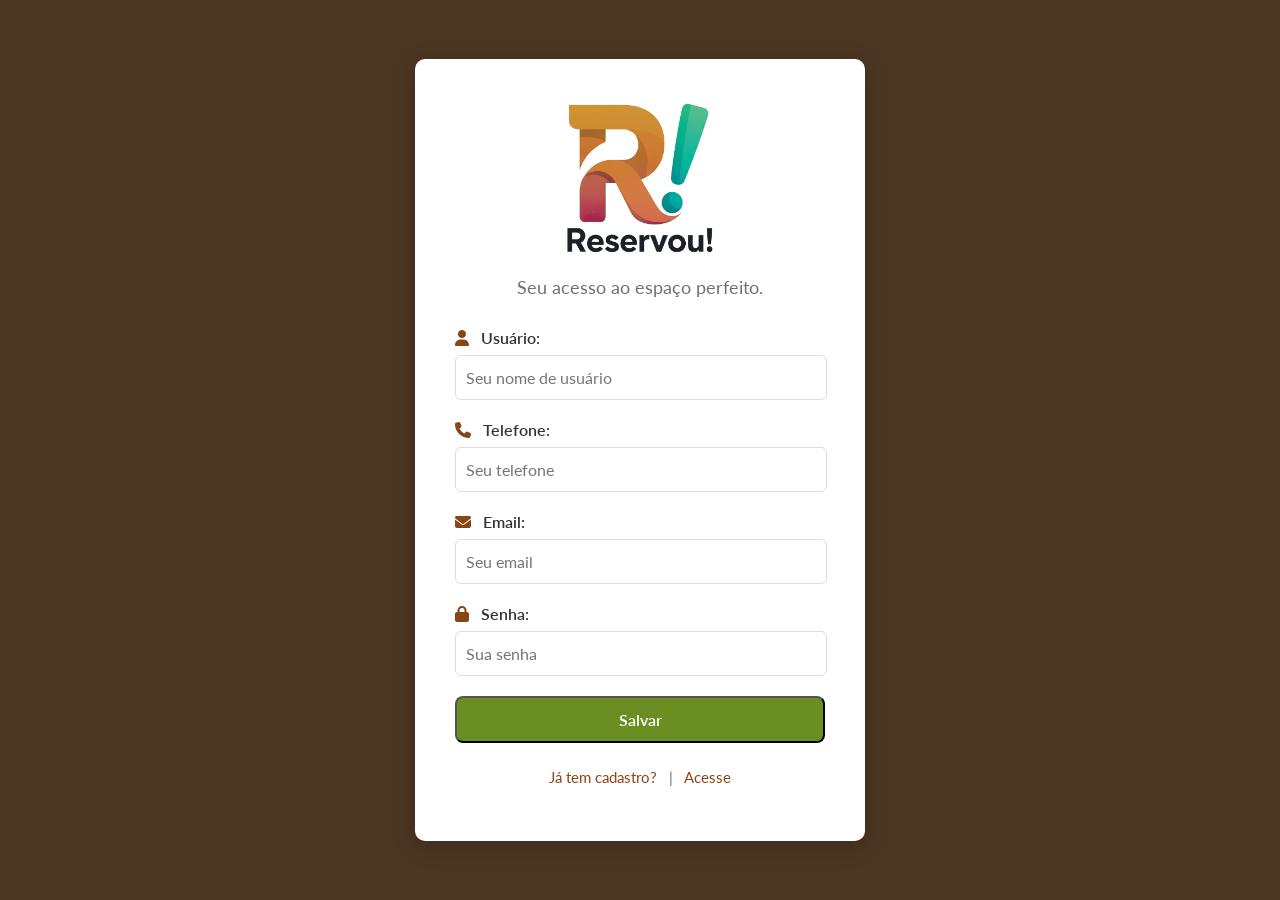
==== FrontEnd/cadastro.html @ fd38bc15 "🚧 Adiciona tela de cadastro, separa css das telas e adiciona fluxo de request para o cadastro" ====
<!DOCTYPE html>
<html lang="pt-BR">
    <head>
    <meta charset="UTF-8">
    <meta name="viewport" content="width=device-width, initial-scale=1.0">
    <title>Reservou! - Cadastro</title>
    <link rel="stylesheet" href="Assets/CSS/cadastro.css">
    <link rel="stylesheet" href="Assets/CSS/styles.css">
    <link href="https://fonts.googleapis.com/css2?family=Lato:wght@400;600&family=Montserrat:wght@600;700&display=swap" rel="stylesheet">
    <link rel="stylesheet" href="https://cdnjs.cloudflare.com/ajax/libs/font-awesome/6.5.2/css/all.min.css" integrity="sha512-SnH5WK+bZxgPHs44uWIX+LLJAJ9/2PkPKZ5QiAj6Ta86w+fsb2TkcmfRyVX3pBnMFcV7oQPJkl9QevSCWr3W6A==" crossorigin="anonymous" referrerpolicy="no-referrer" />
</head>
<body class="cadastro-body">
    <div class="cadastro-container">
        <div class="cadastro-card">
            <img class="img-logo" src="Assets/Imagens/Default/reservou-logo.png">
            <p class="slogan">Seu acesso ao espaço perfeito.</p>

            <form id="cadastro-form" class="cadastro-form">
                <div class="form-group">
                    <label for="username"><i class="fas fa-user"></i> Usuário:</label>
                    <input type="text" id="username" name="username" placeholder="Seu nome de usuário" required>
                </div>
                <div class="form-group">
                    <label for="phone"><i class="fas fa-phone"></i> Telefone:</label>
                    <input type="text" id="phone" name="phone" placeholder="Seu telefone" required>
                </div>
                <div class="form-group">
                    <label for="email"><i class="fas fa-envelope"></i> Email:</label>
                    <input type="text" id="email" name="email" placeholder="Seu email" required>
                </div>
                <div class="form-group">
                    <label for="password"><i class="fas fa-lock"></i> Senha:</label>
                    <input type="password" id="password" name="password" placeholder="Sua senha" required>
                </div>
                <div id="error-message" class="error-message" style="display: none;"></div>
                <button type="submit" id="cadastro" class="btn-primary cadastro-btn">Salvar</button>
            </form>

            <div class="cadastro-links">
                <p class="text-style">Já tem cadastro? 
                    <span>|</span>
                    <a href="index.html">Acesse</a>
                </p>
            </div>

        </div>
    </div>
    <script src="Assets/JavaScript/login.js"></script>
</body>
</html>
---- FrontEnd/Assets/CSS/cadastro.css ----
:root {
    --primaria-amadeirado-escuro: #4B3621;
    --secundaria-amadeirado-medio: #8B4513;
    --cta-verde: #6B8E23;
    --fundo-leve: #F8F5EC;
    --texto-principal: #333333;
    --texto-secundario: #707070;
}

/* --- Estilos para a Tela de Cadastro --- */
.cadastro-body {
    background-color: var(--primaria-amadeirado-escuro); /* Fundo escuro como no cabeçalho */
    display: flex;
    justify-content: center;
    align-items: center;
    min-height: 100vh; /* Ocupa a altura total da viewport */
    margin: 0;
    padding: 20px; /* Espaçamento em telas pequenas */
    box-sizing: border-box; /* Inclui padding na altura/largura */
}

.cadastro-container {
    width: 100%;
    max-width: 450px; /* Largura máxima do container de login */
}

.cadastro-card {
    background-color: #FFFFFF;
    border-radius: 10px;
    box-shadow: 0 5px 25px rgba(0, 0, 0, 0.2);
    padding: 40px;
    text-align: center;
}

.img-logo  {
    width: 150px;
    height: auto;
    color: var(--fundo-leve);
    text-decoration: none; /* Remove sublinhado do link */
    transition: color 0.3s ease; /* Transição suave ao passar o mouse */
}

.slogan {
    font-family: 'Lato', sans-serif;
    font-size: 18px;
    color: var(--texto-secundario);
    margin-bottom: 30px;
}

.cadastro-form {
    text-align: left; /* Alinha labels e inputs à esquerda dentro do formulário */
}

.cadastro-form .form-group {
    margin-bottom: 20px;
}

.cadastro-form label {
    font-family: 'Lato', sans-serif;
    font-weight: 600;
    font-size: 15px;
    color: var(--texto-principal);
    margin-bottom: 5px;
    display: block; /* Garante que a label fique em sua própria linha */
}

.cadastro-form label .fas {
    margin-right: 8px;
    color: var(--secundaria-amadeirado-medio);
}

.cadastro-form input[type="text"],
.cadastro-form input[type="password"] {
    width: calc(100% - 20px); /* 100% menos o padding */
    padding: 12px 10px;
    border: 1px solid #ddd;
    border-radius: 6px;
    font-size: 16px;
    color: var(--texto-principal);
    font-family: 'Lato', sans-serif;
    transition: border-color 0.3s ease;
}

.cadastro-form input:focus {
    border-color: var(--secundaria-amadeirado-medio);
    outline: none;
}

.cadastro-btn {
    width: 100%; /* Botão ocupa a largura total do card */
    padding: 14px;
    font-size: 18px;
    margin-top: 10px;
}

.cadastro-links {
    margin-top: 25px;
    font-size: 15px;
}

.cadastro-links a {
    color: var(--secundaria-amadeirado-medio);
    text-decoration: none;
    transition: color 0.3s ease;
}

.cadastro-links a:hover {
    color: var(--cta-verde);
}

.cadastro-links span {
    color: var(--texto-secundario);
    margin: 0 8px;
}

.text-style {
    color: var(--secundaria-amadeirado-medio);
    text-decoration: none;
    transition: color 0.3s ease;
}

.skip-cadastro-btn {
    display: block; /* Ocupa a largura total */
    margin-top: 30px;
    font-size: 14px;
    color: var(--texto-secundario);
    text-decoration: none;
    transition: color 0.3s ease;
}

.skip-cadastro-btn:hover {
    color: var(--primaria-amadeirado-escuro);
}

/* Ajustes de responsividade para o Login */
@media (max-width: 480px) {
    .cadastro-card {
        padding: 30px 20px;
    }
    .cadastro-slogan {
        font-size: 16px;
    }
    .cadastro-form input {
        font-size: 15px;
    }
    .cadastro-btn {
        font-size: 16px;
        padding: 12px;
    }
}
---- FrontEnd/Assets/CSS/styles.css ----
/* Variáveis CSS para as cores amadeiradas */
:root {
    --primaria-amadeirado-escuro: #4B3621;
    --secundaria-amadeirado-medio: #8B4513;
    --cta-verde: #6B8E23;
    --fundo-leve: #F8F5EC;
    --texto-principal: #333333;
    --texto-secundario: #707070;
}

/* Reset básico e fontes */
body {
    margin: 0;
    font-family: 'Lato', sans-serif;
    background-color: var(--fundo-leve);
    color: var(--texto-principal);
}

.container {
    max-width: 1200px; /* Largura máxima do conteúdo */
    margin: 0 auto; /* Centraliza o conteúdo */
    padding: 0 20px; /* Espaçamento lateral interno */
}

/* Estilo do Cabeçalho Principal */
.main-header {
    background-color: var(--primaria-amadeirado-escuro);
    color: var(--fundo-leve);
    padding: 15px 0;
    box-shadow: 0 2px 5px rgba(0, 0, 0, 0.2); /* Sombra suave */
}

.header-content {
    display: flex; /* Para alinhar logo, busca e navegação lado a lado */
    justify-content: space-between; /* Espaço entre os itens */
    align-items: center; /* Alinha verticalmente no centro */
}

.error-message {
    color: #f44336; /* Cor vermelha para erros */
    background-color: #ffebee; /* Fundo mais claro para destaque */
    border: 1px solid #f44336;
    padding: 10px;
    margin-top: 15px;
    margin-bottom: 15px;
    border-radius: 5px;
    text-align: center;
    font-size: 0.9em;
}

.logo:hover {
    color: #F8F5EC; /* Um leve destaque no hover */
}

/* Barra de Busca */
.search-bar {
    display: flex; /* Alinha input e ícone lado a lado */
    align-items: center;
    background-color: var(--fundo-leve);
    border-radius: 25px; /* Cantos arredondados */
    padding: 8px 15px;
    width: 350px; /* Largura da barra de busca */
    box-shadow: inset 0 1px 3px rgba(0, 0, 0, 0.1); /* Sombra interna suave */
}

.search-bar input {
    border: none; /* Remove a borda padrão do input */
    background: transparent;
    outline: none; /* Remove o contorno ao focar */
    flex-grow: 1; /* Faz o input ocupar o máximo de espaço */
    padding-right: 10px;
    font-size: 16px;
    color: var(--texto-principal);
}

.search-bar input::placeholder {
    color: var(--texto-secundario);
}

.search-bar .fas { /* Estilo do ícone de lupa */
    color: var(--texto-secundario);
    font-size: 18px;
}

/* Navegação e Ícones */
.header-nav {
    display: flex; /* Alinha os ícones de navegação lado a lado */
    gap: 25px; /* Espaço entre os ícones */
}

.nav-icon {
    display: flex;
    flex-direction: column; /* Ícone em cima do texto */
    align-items: center;
    color: var(--fundo-leve);
    text-decoration: none;
    font-size: 14px;
    transition: color 0.3s ease;
}

.nav-icon .fas {
    font-size: 22px; /* Tamanho dos ícones */
    margin-bottom: 5px; /* Espaço entre ícone e texto */
}

.nav-icon:hover {
    color: #F8F5EC; /* Leve destaque no hover */
}

/* Media Queries para responsividade (ajuste para telas menores) */
@media (max-width: 768px) {
    .header-content {
        flex-direction: column; /* Empilha os itens verticalmente */
        gap: 15px;
    }
    .logo {
        font-size: 24px;
    }
    .search-bar {
        width: 90%; /* Ocupa mais largura em telas menores */
    }
    .header-nav {
        gap: 15px;
        width: 100%; /* Ocupa a largura total */
        justify-content: center; /* Centraliza os ícones */
    }
    .nav-icon {
        flex-direction: row; /* Ícone ao lado do texto em mobile */
        gap: 5px;
    }
    .nav-icon .fas {
        font-size: 18px;
        margin-bottom: 0;
    }
}

@media (max-width: 480px) {
    .search-bar {
        width: 100%;
    }
}

/* Estilo para a Seção de Categorias */
.space-categories {
    padding: 60px 0 30px; /* Espaçamento superior e inferior */
    text-align: center; /* Centraliza o título */
    background-color: var(--fundo-leve); /* Fundo leve */
}

.space-categories h2 {
    font-family: 'Montserrat', sans-serif;
    font-size: 32px;
    color: var(--primaria-amadeirado-escuro);
    margin-bottom: 40px;
}

.categories-grid {
    display: grid;
    grid-template-columns: repeat(auto-fit, minmax(180px, 1fr)); /* Colunas responsivas */
    gap: 30px; /* Espaço entre os cards */
    justify-content: center; /* Centraliza os cards */
}

.category-card {
    background-color: #FFFFFF; /* Fundo branco para os cards */
    border-radius: 10px;
    padding: 25px;
    display: flex;
    flex-direction: column;
    align-items: center;
    text-decoration: none; /* Remove sublinhado */
    color: var(--texto-principal);
    box-shadow: 0 4px 10px rgba(0, 0, 0, 0.08); /* Sombra suave */
    transition: transform 0.3s ease, box-shadow 0.3s ease;
}

.category-card:hover {
    transform: translateY(-5px); /* Efeito de elevação no hover */
    box-shadow: 0 6px 15px rgba(0, 0, 0, 0.12);
}

.category-card .fas { /* Ícones das categorias */
    font-size: 50px;
    color: var(--secundaria-amadeirado-medio); /* Cor dos ícones */
    margin-bottom: 15px;
}

.category-card h3 {
    font-family: 'Montserrat', sans-serif;
    font-size: 18px;
    margin: 0;
    color: var(--primaria-amadeirado-escuro);
}

/* Ajustes de responsividade para categorias */
@media (max-width: 768px) {
    .space-categories h2 {
        font-size: 28px;
    }
    .category-card {
        padding: 20px;
    }
    .category-card .fas {
        font-size: 45px;
    }
    .category-card h3 {
        font-size: 16px;
    }
}

@media (max-width: 480px) {
    .space-categories {
        padding: 40px 0 20px;
    }
    .space-categories h2 {
        font-size: 24px;
        margin-bottom: 30px;
    }
    .categories-grid {
        grid-template-columns: 1fr; /* Uma coluna em telas muito pequenas */
    }
}
/* Estilo para a Seção de Espaços em Destaque */
.featured-spaces {
    padding: 60px 0;
    text-align: center;
    background-color: var(--fundo-leve); /* Fundo leve */
}

.featured-spaces h2 {
    font-family: 'Montserrat', sans-serif;
    font-size: 32px;
    color: var(--primaria-amadeirado-escuro);
    margin-bottom: 40px;
}

.space-grid {
    display: grid;
    grid-template-columns: repeat(auto-fit, minmax(300px, 1fr)); /* Colunas responsivas para cards maiores */
    gap: 30px;
    justify-content: center;
}

.space-card {
    background-color: #FFFFFF;
    border-radius: 10px;
    overflow: hidden; /* Garante que a imagem não vaze */
    box-shadow: 0 4px 15px rgba(0, 0, 0, 0.1); /* Sombra mais pronunciada */
    transition: transform 0.3s ease, box-shadow 0.3s ease;
    display: flex;
    flex-direction: column;
}

.space-card:hover {
    transform: translateY(-8px); /* Efeito de elevação mais notável */
    box-shadow: 0 8px 20px rgba(0, 0, 0, 0.15);
}

.space-card img {
    width: 100%;
    height: 200px; /* Altura fixa para as imagens dos cards */
    object-fit: cover; /* Garante que a imagem cubra o espaço sem distorcer */
}

.space-card .card-info {
    padding: 20px;
    text-align: left;
    flex-grow: 1; /* Faz o conteúdo ocupar o espaço restante */
    display: flex;
    flex-direction: column;
}

.space-card h3 {
    font-family: 'Montserrat', sans-serif;
    font-size: 22px;
    color: var(--primaria-amadeirado-escuro);
    margin-top: 0;
    margin-bottom: 10px;
}

.space-card .description {
    font-size: 15px;
    color: var(--texto-secundario);
    line-height: 1.5;
    margin-bottom: 15px;
    flex-grow: 1; /* Empurra o preço e botão para baixo */
}

.space-card .price {
    font-family: 'Montserrat', sans-serif;
    font-size: 20px;
    font-weight: 600;
    color: var(--secundaria-amadeirado-medio);
    margin-bottom: 20px;
}

/* Estilo do Botão (Reutilizável) */
.btn-primary {
    display: block; /* Ocupa a largura total do pai */
    background-color: var(--cta-verde);
    color: #FFFFFF;
    text-decoration: none;
    padding: 12px 25px;
    border-radius: 8px; /* Cantos arredondados */
    font-family: 'Lato', sans-serif;
    font-weight: 600;
    font-size: 16px;
    text-align: center;
    transition: background-color 0.3s ease, transform 0.1s ease;
}

.btn-primary:hover {
    background-color: #5a7a1c; /* Tom mais escuro no hover */
    transform: translateY(-2px);
}

/* Ajustes de responsividade para espaços */
@media (max-width: 768px) {
    .featured-spaces h2 {
        font-size: 28px;
    }
    .space-grid {
        grid-template-columns: repeat(auto-fit, minmax(280px, 1fr));
    }
    .space-card h3 {
        font-size: 20px;
    }
    .space-card .price {
        font-size: 18px;
    }
}

@media (max-width: 480px) {
    .featured-spaces {
        padding: 40px 0;
    }
    .featured-spaces h2 {
        font-size: 24px;
        margin-bottom: 30px;
    }
    .space-grid {
        grid-template-columns: 1fr; /* Uma coluna em telas muito pequenas */
    }
    .space-card img {
        height: 180px;
    }
    .space-card .card-info {
        padding: 15px;
    }
}

/* Estilo para a Seção do Banner Principal (Hero) */
.hero-banner {
    background-image: url('https://via.placeholder.com/1920x600/4B3621/FFFFFF?text=Espaco+Moderno+-+Reservou!'); /* Imagem de fundo placeholder */
    background-size: cover; /* Garante que a imagem cubra toda a área */
    background-position: center; /* Centraliza a imagem */
    height: 500px; /* Altura fixa do banner */
    display: flex; /* Para centralizar o conteúdo verticalmente */
    align-items: center; /* Alinha verticalmente */
    text-align: center; /* Centraliza o texto */
    color: #FFFFFF; /* Cor do texto no banner */
    position: relative; /* Para o overlay */
}

/* Overlay sutil para melhorar contraste do texto */
.hero-banner::before {
    content: '';
    position: absolute;
    top: 0;
    left: 0;
    width: 100%;
    height: 100%;
    background-color: rgba(0, 0, 0, 0.4); /* Escurece a imagem para o texto se destacar */
    z-index: 1; /* Garante que o overlay fique abaixo do texto */
}

.hero-banner .container {
    position: relative; /* Traz o container para frente do overlay */
    z-index: 2;
}

.hero-banner h1 {
    font-family: 'Montserrat', sans-serif;
    font-size: 56px;
    margin-bottom: 15px;
    line-height: 1.2;
    text-shadow: 2px 2px 4px rgba(0, 0, 0, 0.6); /* Sombra para o texto */
}

.hero-banner p {
    font-family: 'Lato', sans-serif;
    font-size: 22px;
    margin-bottom: 30px;
    text-shadow: 1px 1px 3px rgba(0, 0, 0, 0.5);
}

.hero-banner .hero-btn {
    display: inline-block; /* Para o botão não ocupar a largura total */
    padding: 15px 40px; /* Ajusta o padding do botão */
    font-size: 18px;
    background-color: var(--cta-verde); /* Cor de ação */
    border-radius: 50px; /* Botão mais arredondado */
}

/* Ajustes de responsividade para o Banner */
@media (max-width: 992px) {
    .hero-banner {
        height: 400px;
    }
    .hero-banner h1 {
        font-size: 44px;
    }
    .hero-banner p {
        font-size: 18px;
    }
    .hero-banner .hero-btn {
        padding: 12px 30px;
        font-size: 16px;
    }
}

@media (max-width: 768px) {
    .hero-banner {
        height: 350px;
    }
    .hero-banner h1 {
        font-size: 36px;
    }
    .hero-banner p {
        font-size: 16px;
    }
}

@media (max-width: 480px) {
    .hero-banner {
        height: 300px;
    }
    .hero-banner h1 {
        font-size: 28px;
    }
    .hero-banner p {
        font-size: 14px;
        padding: 0 10px; /* Reduz padding em telas muito pequenas */
    }
    .hero-banner .hero-btn {
        padding: 10px 20px;
        font-size: 14px;
    }
}

/* Estilo para o Rodapé */
.main-footer {
    background-color: var(--primaria-amadeirado-escuro);
    color: var(--fundo-leve);
    padding: 60px 0 20px; /* Espaçamento superior e inferior */
    font-family: 'Lato', sans-serif;
}

.main-footer .container {
    display: flex; /* Alinha as colunas do rodapé lado a lado */
    justify-content: space-between;
    flex-wrap: wrap; /* Permite que as colunas quebrem em telas menores */
    gap: 30px; /* Espaço entre as colunas */
}

.footer-col {
    flex: 1; /* Distribui o espaço igualmente */
    min-width: 250px; /* Largura mínima para cada coluna */
    margin-bottom: 20px; /* Espaçamento inferior para mobile */
}

.footer-col.logo-col .logo {
    font-size: 32px;
    margin-bottom: 10px;
}

.footer-col p {
    font-size: 15px;
    line-height: 1.6;
    color: rgba(255, 255, 255, 0.8); /* Texto levemente mais claro */
}

.footer-col h3 {
    font-family: 'Montserrat', sans-serif;
    font-size: 20px;
    color: var(--fundo-leve);
    margin-bottom: 20px;
}

.footer-col ul {
    list-style: none; /* Remove marcadores de lista */
    padding: 0;
    margin: 0;
}

.footer-col ul li {
    margin-bottom: 10px;
}

.footer-col ul li a {
    color: rgba(255, 255, 255, 0.8);
    text-decoration: none;
    font-size: 15px;
    transition: color 0.3s ease;
}

.footer-col ul li a:hover {
    color: var(--cta-verde); /* Destaca no hover */
}

.footer-col .fas, .footer-col .fab { /* Ícones de contato e social */
    margin-right: 10px;
    color: var(--cta-verde);
}

.social-icons {
    margin-top: 20px;
    display: flex;
    gap: 15px;
}

.social-icons a {
    color: var(--fundo-leve);
    font-size: 24px;
    transition: color 0.3s ease;
}

.social-icons a:hover {
    color: var(--cta-verde);
}

.footer-bottom {
    border-top: 1px solid rgba(255, 255, 255, 0.1); /* Linha divisória */
    padding-top: 20px;
    margin-top: 40px;
    text-align: center;
}

.footer-bottom p {
    font-size: 14px;
    color: rgba(255, 255, 255, 0.6);
    margin: 0;
}

/* Ajustes de responsividade para o Rodapé */
@media (max-width: 768px) {
    .main-footer .container {
        flex-direction: column; /* Empilha as colunas verticalmente */
        align-items: center; /* Centraliza as colunas */
        text-align: center;
    }
    .footer-col {
        min-width: unset; /* Remove largura mínima */
        width: 100%; /* Ocupa a largura total */
    }
    .footer-col h3 {
        font-size: 18px;
        margin-bottom: 15px;
    }
    .footer-col ul {
        margin-bottom: 20px;
    }
    .social-icons {
        justify-content: center; /* Centraliza os ícones sociais */
    }
}

/* --- Estilos para o Painel Admin --- */

/* Cabeçalho Admin */
.admin-header {
    background-color: var(--primaria-amadeirado-escuro);
    color: var(--fundo-leve);
    padding: 15px 0;
    box-shadow: 0 2px 5px rgba(0, 0, 0, 0.2);
}

.admin-header-content {
    display: flex;
    justify-content: space-between;
    align-items: center;
}

.admin-header-content .logo { /* Estilo do logo no admin */
    font-size: 28px;
    margin-right: 20px;
}

.admin-title {
    font-family: 'Montserrat', sans-serif;
    font-weight: 600;
    font-size: 24px;
    color: var(--fundo-leve);
    flex-grow: 1; /* Permite que o título ocupe o espaço central */
    text-align: center;
}

.admin-logout-btn {
    display: flex;
    align-items: center;
    color: var(--fundo-leve);
    text-decoration: none;
    font-size: 16px;
    transition: color 0.3s ease;
}

.admin-logout-btn .fas {
    margin-right: 8px;
}

.admin-logout-btn:hover {
    color: var(--cta-verde);
}

/* Seção do Formulário de Adição de Espaço */
.add-space-form-section {
    padding: 60px 0;
    background-color: var(--fundo-leve);
}

.add-space-form-section h2 {
    font-family: 'Montserrat', sans-serif;
    font-size: 32px;
    color: var(--primaria-amadeirado-escuro);
    text-align: center;
    margin-bottom: 40px;
}

.add-space-form {
    background-color: #FFFFFF;
    border-radius: 10px;
    padding: 40px;
    box-shadow: 0 5px 20px rgba(0, 0, 0, 0.1);
    max-width: 700px; /* Largura máxima do formulário */
    margin: 0 auto; /* Centraliza o formulário */
}

.form-group {
    margin-bottom: 25px;
}

.form-group label {
    display: block; /* Cada label em uma nova linha */
    font-family: 'Lato', sans-serif;
    font-weight: 600;
    font-size: 16px;
    color: var(--texto-principal);
    margin-bottom: 8px;
}

.form-group input[type="text"],
.form-group input[type="number"],
.form-group input[type="url"],
.form-group textarea,
.form-group select {
    width: calc(100% - 20px); /* 100% menos o padding */
    padding: 12px 10px;
    border: 1px solid #ddd;
    border-radius: 6px;
    font-size: 16px;
    color: var(--texto-principal);
    font-family: 'Lato', sans-serif;
    transition: border-color 0.3s ease;
}

.form-group input:focus,
.form-group textarea:focus,
.form-group select:focus {
    border-color: var(--secundaria-amadeirado-medio); /* Borda destacada no foco */
    outline: none; /* Remove contorno padrão */
}

.form-group textarea {
    resize: vertical; /* Permite redimensionar verticalmente */
}

.form-actions {
    display: flex;
    justify-content: flex-end; /* Alinha botões à direita */
    gap: 15px; /* Espaço entre os botões */
    margin-top: 30px;
}

.btn-secondary {
    background-color: transparent;
    color: var(--secundaria-amadeirado-medio);
    border: 2px solid var(--secundaria-amadeirado-medio);
    text-decoration: none;
    padding: 12px 25px;
    border-radius: 8px;
    font-family: 'Lato', sans-serif;
    font-weight: 600;
    font-size: 16px;
    cursor: pointer;
    transition: background-color 0.3s ease, color 0.3s ease, transform 0.1s ease;
}

.btn-secondary:hover {
    background-color: var(--secundaria-amadeirado-medio);
    color: #FFFFFF;
    transform: translateY(-2px);
}

/* Mensagem de Feedback (sucesso/erro) */
.feedback-message {
    margin-top: 20px;
    padding: 15px;
    border-radius: 8px;
    font-size: 16px;
    text-align: center;
    display: none; /* Escondida por padrão, JS mostraria */
}

.feedback-message.success {
    background-color: #d4edda; /* Verde claro */
    color: #155724; /* Verde escuro */
    border: 1px solid #c3e6cb;
}

.feedback-message.error {
    background-color: #f8d7da; /* Vermelho claro */
    color: #721c24; /* Vermelho escuro */
    border: 1px solid #f5c6cb;
}

/* --- Media Queries para Responsividade do Admin --- */
@media (max-width: 768px) {
    .admin-header-content {
        flex-direction: column;
        gap: 10px;
        text-align: center;
    }
    .admin-title {
        font-size: 20px;
    }
    .admin-logout-btn {
        margin-top: 10px;
    }

    .add-space-form-section h2 {
        font-size: 28px;
        margin-bottom: 30px;
    }
    .add-space-form {
        padding: 25px;
        margin: 0 15px; /* Espaçamento lateral em telas menores */
    }
    .form-group label {
        font-size: 15px;
    }
    .form-group input,
    .form-group textarea,
    .form-group select {
        font-size: 15px;
        padding: 10px;
        width: calc(100% - 10px); /* Ajusta padding */
    }
    .form-actions {
        flex-direction: column; /* Empilha botões verticalmente */
        gap: 10px;
        align-items: center;
    }
    .btn-primary, .btn-secondary {
        width: 100%; /* Botões ocupam largura total */
    }
}

@media (max-width: 480px) {
    .add-space-form-section h2 {
        font-size: 24px;
    }
    .add-space-form {
        padding: 20px;
    }
}

/* Estilo para a Seção de Detalhes do Espaço */
.space-details-section {
    padding: 60px 0;
    background-color: var(--fundo-leve);
    /* display: none; */ /* Pode ser usado para esconder por padrão e mostrar com JS */
}

.space-details-section .container {
    background-color: #FFFFFF;
    border-radius: 10px;
    box-shadow: 0 5px 20px rgba(0, 0, 0, 0.1);
    padding: 40px;
}

.details-grid {
    display: grid;
    grid-template-columns: 1fr 1.5fr; /* Galeria à esquerda, info à direita */
    gap: 40px;
}

.details-gallery img {
    width: 100%;
    border-radius: 8px;
    margin-bottom: 15px;
    box-shadow: 0 2px 8px rgba(0, 0, 0, 0.1);
}

.thumbnail-gallery {
    display: flex;
    gap: 10px;
    overflow-x: auto; /* Permite rolagem horizontal se muitas miniaturas */
    padding-bottom: 5px; /* Para sombra de rolagem */
}

.thumbnail-gallery img {
    width: 100px;
    height: 70px;
    object-fit: cover;
    border-radius: 5px;
    cursor: pointer;
    border: 2px solid transparent;
    transition: border-color 0.2s ease;
}

.thumbnail-gallery img:hover,
.thumbnail-gallery img.active {
    border-color: var(--cta-verde); /* Borda no hover ou quando ativa */
}

.details-info h2 {
    font-family: 'Montserrat', sans-serif;
    font-size: 38px;
    color: var(--primaria-amadeirado-escuro);
    margin-top: 0;
    margin-bottom: 10px;
}

.details-type,
.details-capacity {
    font-size: 16px;
    color: var(--texto-secundario);
    margin-bottom: 5px;
}

.details-price {
    font-family: 'Montserrat', sans-serif;
    font-size: 28px;
    font-weight: 600;
    color: var(--secundaria-amadeirado-medio);
    margin-bottom: 25px;
}

.details-description {
    font-size: 17px;
    line-height: 1.7;
    color: var(--texto-principal);
    margin-bottom: 30px;
}

.details-features h3 {
    font-family: 'Montserrat', sans-serif;
    font-size: 22px;
    color: var(--primaria-amadeirado-escuro);
    margin-bottom: 15px;
}

.details-features ul {
    list-style: none;
    padding: 0;
    margin: 0;
    display: grid;
    grid-template-columns: repeat(auto-fit, minmax(200px, 1fr)); /* 2 colunas para features */
    gap: 10px;
}

.details-features ul li {
    font-size: 16px;
    color: var(--texto-principal);
}

.details-features ul li .fas {
    color: var(--cta-verde); /* Cor do ícone de check */
    margin-right: 8px;
}

.reservation-options {
    margin-top: 40px;
    border-top: 1px solid #eee;
    padding-top: 30px;
}

.reservation-options h3 {
    font-family: 'Montserrat', sans-serif;
    font-size: 24px;
    color: var(--primaria-amadeirado-escuro);
    margin-bottom: 20px;
}

.reservation-options .form-group {
    margin-bottom: 20px;
}

.reservation-options input[type="date"],
.reservation-options select {
    width: calc(100% - 20px);
    padding: 12px 10px;
    border: 1px solid #ddd;
    border-radius: 6px;
    font-size: 16px;
    color: var(--texto-principal);
    font-family: 'Lato', sans-serif;
}

.add-to-reservation-btn {
    width: 100%; /* Ocupa a largura total */
    margin-top: 20px;
    font-size: 18px;
    padding: 15px;
}

.back-to-home-btn {
    display: block; /* Ocupa a largura total */
    width: fit-content; /* Ajusta ao conteúdo */
    margin: 40px auto 0; /* Centraliza o botão de voltar */
    font-size: 16px;
    padding: 12px 30px;
    border-radius: 50px; /* Mais arredondado */
}


/* --- Media Queries para Detalhes do Espaço --- */
@media (max-width: 992px) {
    .details-grid {
        grid-template-columns: 1fr; /* Uma coluna em telas menores */
        gap: 30px;
    }
    .space-details-section .container {
        padding: 30px;
    }
    .details-info h2 {
        font-size: 32px;
    }
    .details-price {
        font-size: 24px;
    }
    .details-description {
        font-size: 16px;
    }
}

@media (max-width: 768px) {
    .space-details-section .container {
        padding: 20px;
        margin: 0 15px;
    }
    .details-features ul {
        grid-template-columns: 1fr; /* Uma coluna para features em mobile */
    }
    .add-to-reservation-btn, .back-to-home-btn {
        font-size: 16px;
        padding: 12px 25px;
    }
}

@media (max-width: 480px) {
    .details-info h2 {
        font-size: 28px;
    }
    .details-price {
        font-size: 22px;
    }
    .reservation-options input[type="date"],
    .reservation-options select {
        width: calc(100% - 10px);
    }
}

/* Estilo para a Seção de Minhas Reservas Simuladas (Carrinho) */
.simulated-reservations-section {
    padding: 60px 0;
    background-color: var(--fundo-leve);
    /* display: none; */ /* Pode ser usado para esconder por padrão e mostrar com JS */
}

.simulated-reservations-section .container {
    background-color: #FFFFFF;
    border-radius: 10px;
    box-shadow: 0 5px 20px rgba(0, 0, 0, 0.1);
    padding: 40px;
}

.simulated-reservations-section h2 {
    font-family: 'Montserrat', sans-serif;
    font-size: 32px;
    color: var(--primaria-amadeirado-escuro);
    text-align: center;
    margin-bottom: 40px;
}

.reservation-list {
    margin-bottom: 30px;
    border: 1px solid #eee;
    border-radius: 8px;
    overflow: hidden; /* Para cantos arredondados nos itens */
}

.reservation-item {
    display: flex;
    align-items: center;
    padding: 15px 20px;
    border-bottom: 1px solid #eee;
    background-color: #fcfcfc;
}

.reservation-item:last-child {
    border-bottom: none; /* Remove borda do último item */
}

.reservation-item img {
    width: 100px;
    height: 70px;
    object-fit: cover;
    border-radius: 5px;
    margin-right: 15px;
}

.reservation-item .item-info {
    flex-grow: 1; /* Ocupa o espaço restante */
}

.reservation-item h3 {
    font-family: 'Montserrat', sans-serif;
    font-size: 18px;
    color: var(--primaria-amadeirado-escuro);
    margin: 0 0 5px 0;
}

.reservation-item p {
    font-size: 14px;
    color: var(--texto-secundario);
    margin: 0;
}

.reservation-item .item-price {
    font-family: 'Montserrat', sans-serif;
    font-weight: 600;
    color: var(--secundaria-amadeirado-medio);
    font-size: 16px;
    margin-top: 5px;
}

.remove-item-btn {
    background-color: transparent;
    color: #dc3545; /* Cor de erro/vermelho */
    border: none;
    cursor: pointer;
    font-size: 14px;
    padding: 8px 12px;
    border-radius: 5px;
    transition: background-color 0.2s ease;
}

.remove-item-btn:hover {
    background-color: rgba(220, 53, 69, 0.1);
}

.reservation-summary {
    text-align: right;
    margin-top: 30px;
}

.reservation-summary h3 {
    font-family: 'Montserrat', sans-serif;
    font-size: 28px;
    color: var(--primaria-amadeirado-escuro);
    margin-bottom: 20px;
}

.reservation-summary .total-price {
    color: var(--cta-verde); /* Cor do total em destaque */
    font-weight: 700;
}

.finalize-reservation-btn {
    font-size: 18px;
    padding: 15px 30px;
    width: auto; /* Ajusta a largura ao conteúdo */
}

/* --- Media Queries para Minhas Reservas Simuladas --- */
@media (max-width: 768px) {
    .simulated-reservations-section .container {
        padding: 20px;
        margin: 0 15px;
    }
    .simulated-reservations-section h2 {
        font-size: 28px;
    }
    .reservation-item {
        flex-wrap: wrap; /* Permite que os itens quebrem linha */
        justify-content: center;
        text-align: center;
    }
    .reservation-item img {
        margin-bottom: 10px;
        margin-right: 0;
    }
    .reservation-item .item-info {
        width: 100%;
        text-align: center;
        margin-bottom: 10px;
    }
    .remove-item-btn {
        width: 100%;
    }
    .finalize-reservation-btn {
        width: 100%;
    }
}

@media (max-width: 480px) {
    .simulated-reservations-section h2 {
        font-size: 24px;
    }
}

.hero-banner {
    background-image: url('banner.png'); /* Imagem de fundo placeholder */
    background-size: cover;
    background-position: center;
    height: 500px;
    display: flex;
    align-items: center;
    text-align: center;
    color: #FFFFFF;
    position: relative;
}
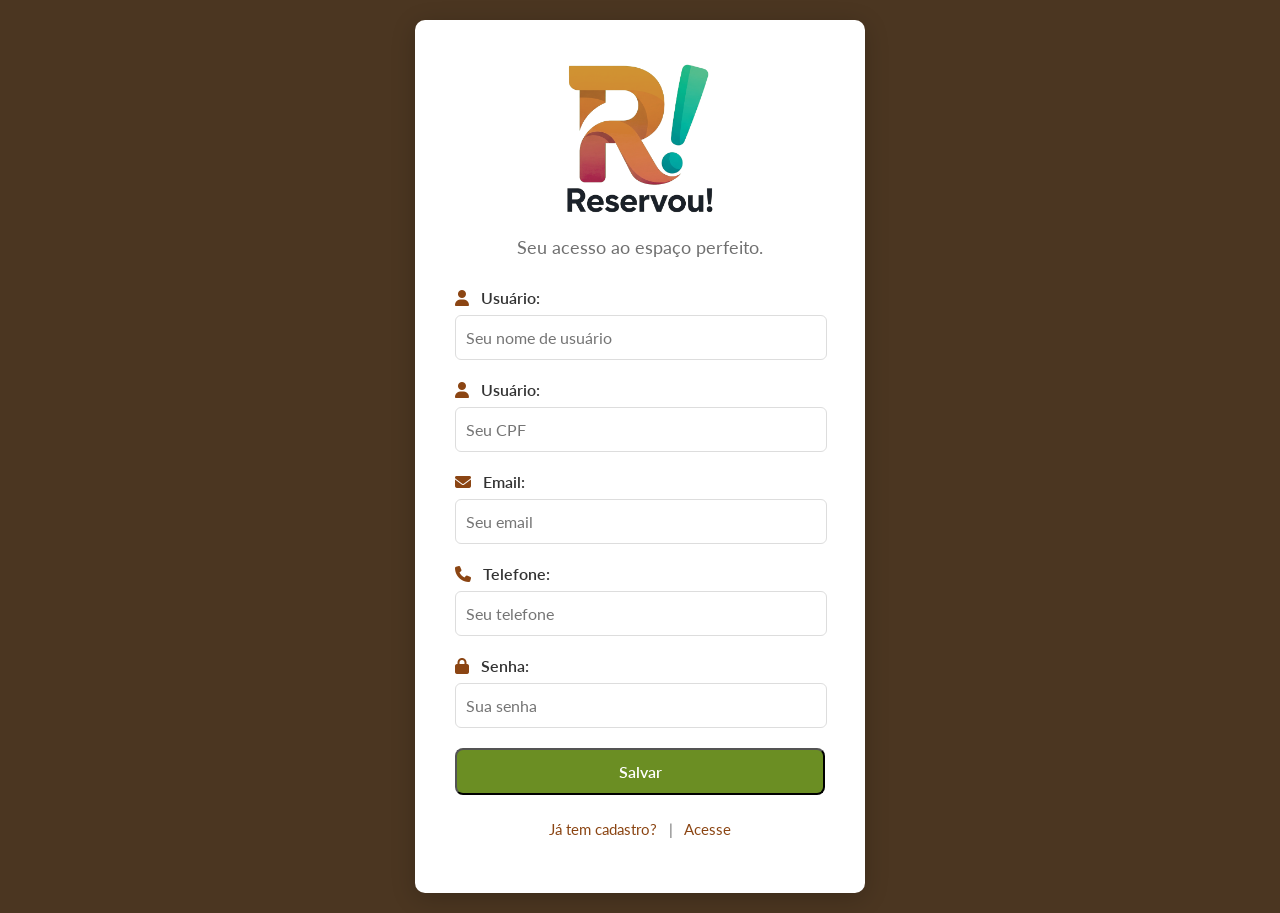
==== commit b8e9c6ba: "Finlaiza fluxo de cadastro" ====
--- a/FrontEnd/cadastro.html
+++ b/FrontEnd/cadastro.html
@@ -21,12 +21,16 @@
                     <input type="text" id="username" name="username" placeholder="Seu nome de usuário" required>
                 </div>
                 <div class="form-group">
-                    <label for="phone"><i class="fas fa-phone"></i> Telefone:</label>
-                    <input type="text" id="phone" name="phone" placeholder="Seu telefone" required>
+                    <label for="cpf"><i class="fas fa-user"></i> Usuário:</label>
+                    <input type="number" id="cpf" name="cpf" placeholder="Seu CPF" required>
                 </div>
                 <div class="form-group">
                     <label for="email"><i class="fas fa-envelope"></i> Email:</label>
                     <input type="text" id="email" name="email" placeholder="Seu email" required>
+                </div>
+                <div class="form-group">
+                    <label for="phone"><i class="fas fa-phone"></i> Telefone:</label>
+                    <input type="number" id="phone" name="phone" placeholder="Seu telefone" required>
                 </div>
                 <div class="form-group">
                     <label for="password"><i class="fas fa-lock"></i> Senha:</label>
--- a/FrontEnd/Assets/CSS/cadastro.css
+++ b/FrontEnd/Assets/CSS/cadastro.css
@@ -70,6 +70,7 @@
 }
 
 .cadastro-form input[type="text"],
+.cadastro-form input[type="number"],
 .cadastro-form input[type="password"] {
     width: calc(100% - 20px); /* 100% menos o padding */
     padding: 12px 10px;
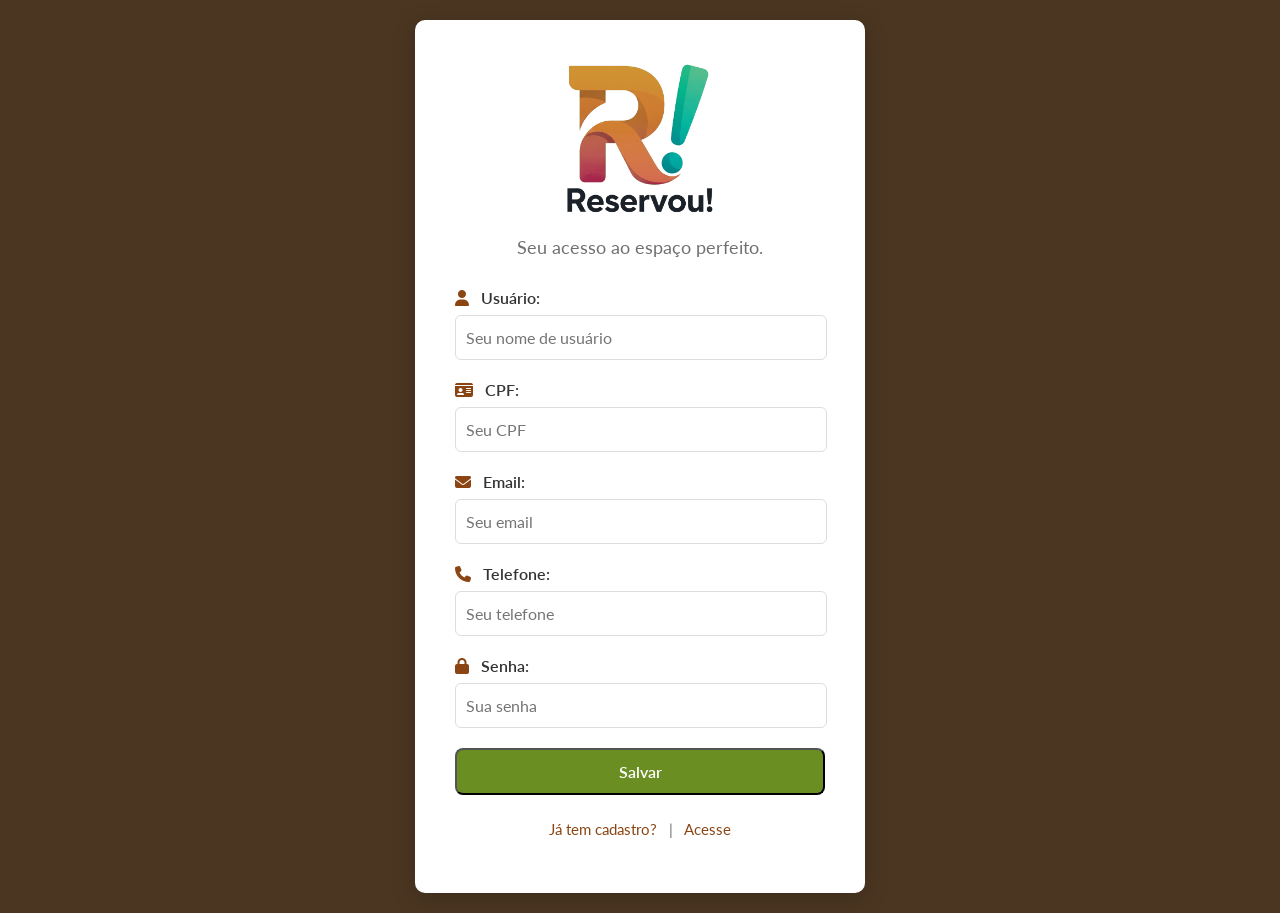
==== commit afa24f23: "✨ Adiciona edição de perfil" ====
--- a/FrontEnd/cadastro.html
+++ b/FrontEnd/cadastro.html
@@ -21,8 +21,8 @@
                     <input type="text" id="username" name="username" placeholder="Seu nome de usuário" required>
                 </div>
                 <div class="form-group">
-                    <label for="cpf"><i class="fas fa-user"></i> Usuário:</label>
-                    <input type="number" id="cpf" name="cpf" placeholder="Seu CPF" required>
+                    <label for="cpf"><i class="fas fa-id-card"></i> CPF:</label>
+                    <input type="text" id="cpf" name="cpf" placeholder="Seu CPF" required>
                 </div>
                 <div class="form-group">
                     <label for="email"><i class="fas fa-envelope"></i> Email:</label>
@@ -30,25 +30,27 @@
                 </div>
                 <div class="form-group">
                     <label for="phone"><i class="fas fa-phone"></i> Telefone:</label>
-                    <input type="number" id="phone" name="phone" placeholder="Seu telefone" required>
+                    <input type="text" id="phone" name="phone" placeholder="Seu telefone" required>
                 </div>
                 <div class="form-group">
                     <label for="password"><i class="fas fa-lock"></i> Senha:</label>
                     <input type="password" id="password" name="password" placeholder="Sua senha" required>
                 </div>
                 <div id="error-message" class="error-message" style="display: none;"></div>
+                <div id="success-message" class="success-message" style="display: none;"></div>
                 <button type="submit" id="cadastro" class="btn-primary cadastro-btn">Salvar</button>
             </form>
 
             <div class="cadastro-links">
                 <p class="text-style">Já tem cadastro? 
                     <span>|</span>
-                    <a href="index.html">Acesse</a>
+                    <a href="login.html">Acesse</a>
                 </p>
             </div>
 
         </div>
     </div>
-    <script src="Assets/JavaScript/login.js"></script>
+    <script src="Assets/JavaScript/cadastro.js" type="module" ></script>
+    <script src="Assets/JavaScript/utils.js" type="module" ></script>
 </body>
 </html>
--- a/FrontEnd/Assets/CSS/cadastro.css
+++ b/FrontEnd/Assets/CSS/cadastro.css
@@ -70,7 +70,6 @@
 }
 
 .cadastro-form input[type="text"],
-.cadastro-form input[type="number"],
 .cadastro-form input[type="password"] {
     width: calc(100% - 20px); /* 100% menos o padding */
     padding: 12px 10px;
--- a/FrontEnd/Assets/CSS/styles.css
+++ b/FrontEnd/Assets/CSS/styles.css
@@ -46,6 +46,27 @@
     border-radius: 5px;
     text-align: center;
     font-size: 0.9em;
+}
+
+.success-message {
+    color: #04f761; /* Cor verde para sucesso */
+    background-color: #edffeb; /* Fundo mais claro para destaque */
+    border: 1px solid #3cf436;
+    padding: 10px;
+    margin-top: 15px;
+    margin-bottom: 15px;
+    border-radius: 5px;
+    text-align: center;
+    font-size: 0.9em;
+}
+
+.logo {
+    margin-top: 5px;
+    width: 90px;
+    height: auto;
+    color: var(--fundo-leve);
+    text-decoration: none; /* Remove sublinhado do link */
+    transition: color 0.3s ease; /* Transição suave ao passar o mouse */
 }
 
 .logo:hover {
@@ -351,7 +372,7 @@
 
 /* Estilo para a Seção do Banner Principal (Hero) */
 .hero-banner {
-    background-image: url('https://via.placeholder.com/1920x600/4B3621/FFFFFF?text=Espaco+Moderno+-+Reservou!'); /* Imagem de fundo placeholder */
+    background-image: url('https://via.placeholder.com/1920x600/4B3621/FFFFFF?text=Espaco+Moderno+-+Reservou!');
     background-size: cover; /* Garante que a imagem cubra toda a área */
     background-position: center; /* Centraliza a imagem */
     height: 500px; /* Altura fixa do banner */
